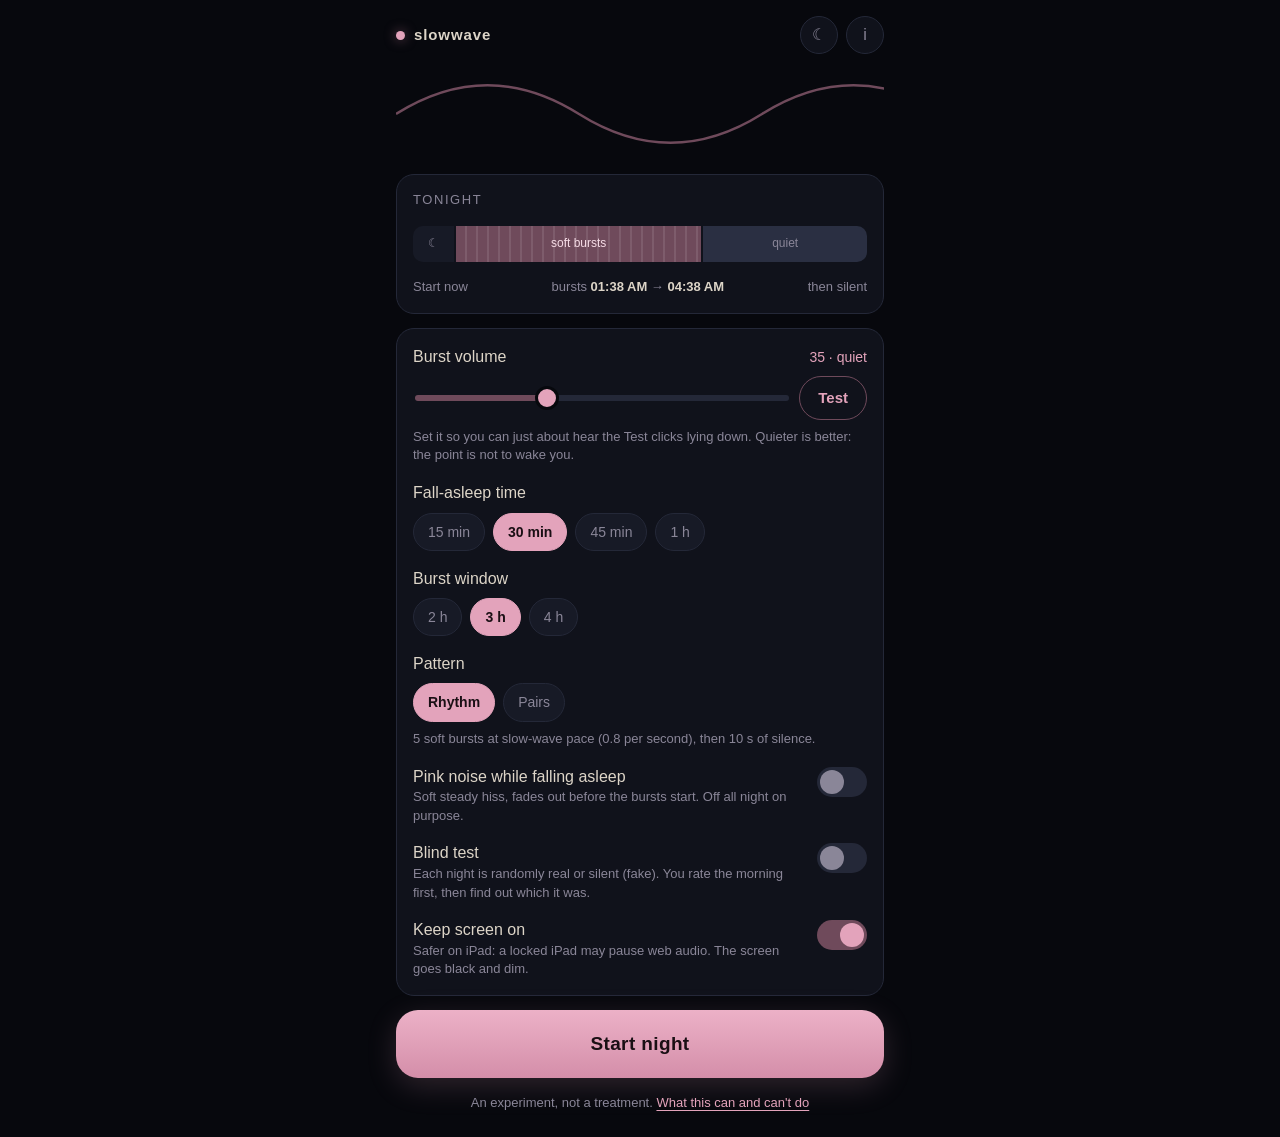
==== index.html @ 6c9d4386 "Slowwave 0.1.0: pink noise burst sleep experiment (Android + web app) Co-Authored-By: Claude Opus 5." ====
<!doctype html>
<html lang="en">
<head>
<meta charset="utf-8">
<meta name="viewport" content="width=device-width, initial-scale=1, viewport-fit=cover">
<meta name="theme-color" content="#07080d">
<meta name="color-scheme" content="dark">
<meta name="apple-mobile-web-app-capable" content="yes">
<meta name="mobile-web-app-capable" content="yes">
<meta name="apple-mobile-web-app-status-bar-style" content="black-translucent">
<meta name="apple-mobile-web-app-title" content="Slowwave">
<link rel="manifest" href="manifest.webmanifest">
<link rel="icon" href="icons/icon.svg" type="image/svg+xml">
<link rel="apple-touch-icon" href="icons/apple-touch-icon.png">
<title>Slowwave</title>
<link rel="stylesheet" href="style.css">
</head>
<body>
<div id="app">

  <!-- ===== setup screen ===== -->
  <main id="setup" class="screen">
    <header class="top">
      <div class="brand"><span class="dot"></span>slowwave</div>
      <div class="top-actions">
        <button class="icon-btn" id="btn-log" aria-label="Nights">☾</button>
        <button class="icon-btn" id="btn-about" aria-label="What this is">i</button>
      </div>
    </header>

    <section class="wave-hero" aria-hidden="true">
      <svg class="wave" viewBox="0 0 800 120" preserveAspectRatio="none">
        <path d="M0 60 C 50 10, 100 10, 150 60 S 250 110, 300 60 S 400 10, 450 60 S 550 110, 600 60 S 700 10, 750 60 S 850 110, 900 60" />
      </svg>
      <div class="pips" id="pips"></div>
    </section>

    <section id="morning" class="card morning hidden">
      <div class="card-title">Last night</div>
      <p id="morning-summary" class="muted"></p>
      <p class="q">How did you sleep?</p>
      <div class="rate" id="rate">
        <button data-r="1">1</button><button data-r="2">2</button><button data-r="3">3</button><button data-r="4">4</button><button data-r="5">5</button>
      </div>
      <input id="morning-note" class="note" maxlength="140" placeholder="Note (optional): woke up at 5, weird dreams…">
      <div class="row-end">
        <button class="link" id="morning-skip">Skip</button>
        <button class="pill" id="morning-save" disabled>Save</button>
      </div>
    </section>

    <section class="card tonight">
      <div class="card-title">Tonight</div>
      <div class="timeline" id="timeline">
        <div class="seg seg-delay" id="seg-delay"><span>☾</span></div>
        <div class="seg seg-burst" id="seg-burst"><span>soft bursts</span></div>
        <div class="seg seg-quiet"><span>quiet</span></div>
      </div>
      <div class="times" id="times"></div>
    </section>

    <section class="card">
      <div class="field">
        <div class="label-row"><label for="vol">Burst volume</label><span class="val" id="vol-val"></span></div>
        <div class="vol-row">
          <input type="range" id="vol" min="1" max="100" step="1">
          <button class="pill ghost" id="btn-test">Test</button>
        </div>
        <p class="hint">Set it so you can just about hear the Test clicks lying down. Quieter is better: the point is not to wake you.</p>
      </div>

      <div class="field">
        <div class="label-row"><span>Fall-asleep time</span></div>
        <div class="chips" data-key="delayMin">
          <button data-v="15">15 min</button><button data-v="30">30 min</button><button data-v="45">45 min</button><button data-v="60">1 h</button>
        </div>
      </div>

      <div class="field">
        <div class="label-row"><span>Burst window</span></div>
        <div class="chips" data-key="windowMin">
          <button data-v="120">2 h</button><button data-v="180">3 h</button><button data-v="240">4 h</button>
        </div>
      </div>

      <div class="field">
        <div class="label-row"><span>Pattern</span></div>
        <div class="chips" data-key="pattern">
          <button data-v="rhythm">Rhythm</button><button data-v="pairs">Pairs</button>
        </div>
        <p class="hint" id="pattern-hint"></p>
      </div>

      <div class="field toggle-row">
        <div>
          <div>Pink noise while falling asleep</div>
          <p class="hint">Soft steady hiss, fades out before the bursts start. Off all night on purpose.</p>
        </div>
        <button class="switch" id="sw-lull" role="switch" aria-checked="false"><i></i></button>
      </div>
      <div class="field lull-vol hidden" id="lull-vol-field">
        <div class="label-row"><label for="lullvol">Hiss volume</label><span class="val" id="lull-val"></span></div>
        <input type="range" id="lullvol" min="1" max="100" step="1">
      </div>

      <div class="field toggle-row">
        <div>
          <div>Blind test</div>
          <p class="hint">Each night is randomly real or silent (fake). You rate the morning first, then find out which it was.</p>
        </div>
        <button class="switch" id="sw-blind" role="switch" aria-checked="false"><i></i></button>
      </div>

      <div class="field toggle-row web-only hidden" id="screen-row">
        <div>
          <div>Keep screen on</div>
          <p class="hint">Safer on iPad: a locked iPad may pause web audio. The screen goes black and dim.</p>
        </div>
        <button class="switch" id="sw-screen" role="switch" aria-checked="false"><i></i></button>
      </div>
    </section>

    <button class="start" id="btn-start">Start night</button>
    <p class="foot">An experiment, not a treatment. <button class="link" id="btn-about2">What this can and can't do</button></p>
  </main>

  <!-- ===== night screen ===== -->
  <main id="night" class="screen night hidden">
    <div class="night-inner">
      <div class="phase" id="n-phase">Falling asleep</div>
      <div class="big" id="n-big">--</div>
      <div class="sub" id="n-sub"></div>
      <div class="bar"><div class="bar-fill" id="n-bar"></div></div>
      <div class="stats" id="n-stats"></div>
      <div class="warn hidden" id="n-warn"></div>
    </div>
    <button class="hold" id="btn-stop"><span class="hold-fill"></span><span class="hold-label">Hold to stop</span></button>
  </main>

  <!-- ===== sheets ===== -->
  <div class="scrim hidden" id="scrim"></div>

  <section class="sheet hidden" id="sheet-about" aria-label="What this is">
    <div class="grab"></div>
    <h2>What this is</h2>
    <p>In September 2026, an MIT team (Levitt, Lewis et al., <i>Science Translational Medicine</i>) played 50&nbsp;ms bursts of pink noise to 14 sleeping adults. The bursts were timed to land on the peak of each slow brain wave in deep sleep, and they made those waves, and the flow of brain fluid (CSF) that goes with them, stronger.</p>
    <h3>What this app can't do</h3>
    <p>The timing was the whole trick. They read the brain waves live with EEG and fired the sound at the right moment. A phone can't see your brain waves, so this app <b>can't hit the peaks</b>, and it can't know when you're actually in deep sleep. The researchers themselves say there's no evidence plain continuous pink noise does the same thing, and another study found all-night steady noise cut REM sleep.</p>
    <h3>What it does instead</h3>
    <ul>
      <li>Short, soft 50&nbsp;ms pink noise bursts, same sound as the study.</li>
      <li>Only in the first hours after you fall asleep, where most deep sleep usually sits.</li>
      <li><b>Rhythm</b>: groups of 5 bursts at about 0.8 per second, the pace of slow waves (older no-EEG studies used rhythms like this, with weaker, mixed results). <b>Pairs</b>: 2 bursts, then a long rest, closer to the study's sparse style.</li>
      <li>Then it goes silent and stops by itself, so the REM-heavy morning is left alone.</li>
    </ul>
    <h3>So treat it like</h3>
    <p>A fun self-experiment. Blind test mode helps you tell a real effect from a good-mood effect. If a burst ever wakes you, turn it down. Not medical advice, not a cure for anything.</p>
    <h3>Later</h3>
    <p>There's a hook for an EEG headband. With one, the app could do the real closed-loop thing.</p>
    <p class="muted small">Source: MIT News, 9 Sep 2026, "A pink noise burst may mean more restorative sleep".</p>
    <button class="pill wide" data-close>Got it</button>
  </section>

  <section class="sheet hidden" id="sheet-log" aria-label="Nights">
    <div class="grab"></div>
    <h2>Nights</h2>
    <div id="log-summary" class="muted"></div>
    <ul class="log" id="log-list"></ul>
    <button class="pill wide" data-close>Close</button>
  </section>

  <div class="toast hidden" id="toast"></div>
</div>
<script src="engine-web.js"></script>
<script src="app.js"></script>
</body>
</html>
---- style.css ----
:root {
  --bg: #07080d;
  --panel: #10121b;
  --panel-2: #171a26;
  --line: #242838;
  --text: #ddd5c8;
  --muted: #8a8698;
  --accent: #e3a3bb;
  --accent-dim: #6f4a5b;
  --accent-ink: #1a0f14;
  --quiet: #2a2f42;
  --warn: #e8b46a;
  --radius: 18px;
  --safe-top: env(safe-area-inset-top, 0px);
  --safe-bot: env(safe-area-inset-bottom, 0px);
}
* { box-sizing: border-box; -webkit-tap-highlight-color: transparent; }
html, body { margin: 0; background: var(--bg); color: var(--text); }
body {
  font: 16px/1.45 -apple-system, BlinkMacSystemFont, "Segoe UI", Roboto, "Helvetica Neue", Arial, sans-serif;
  min-height: 100vh; overscroll-behavior: none;
}
button { font: inherit; color: inherit; background: none; border: 0; cursor: pointer; }
.hidden { display: none !important; }
.muted { color: var(--muted); }
.small { font-size: 13px; }

#app { max-width: 520px; margin: 0 auto; }
.screen { padding: calc(16px + var(--safe-top)) 16px calc(24px + var(--safe-bot)); display: grid; grid-template-columns: minmax(0, 1fr); gap: 14px; }
.screen > * { min-width: 0; }

/* top bar */
.top { display: flex; align-items: center; justify-content: space-between; }
.brand { font-weight: 600; letter-spacing: .06em; font-size: 15px; display: flex; align-items: center; color: var(--text); }
.brand .dot { margin-right: 9px; }
.brand .dot { width: 9px; height: 9px; border-radius: 50%; background: var(--accent); box-shadow: 0 0 12px var(--accent-dim); }
.top-actions { display: flex; }
.top-actions > * + * { margin-left: 8px; }
.icon-btn { width: 38px; height: 38px; border-radius: 50%; background: var(--panel); border: 1px solid var(--line); font-size: 16px; color: var(--muted); }

/* hero wave */
.wave-hero { position: relative; height: 92px; overflow: hidden; border-radius: var(--radius); }
.wave { position: absolute; left: 0; top: 0; width: 200%; height: 100%; animation: drift 14s linear infinite; }
.wave path { fill: none; stroke: var(--accent-dim); stroke-width: 2.5; vector-effect: non-scaling-stroke; }
@keyframes drift { from { transform: translateX(0); } to { transform: translateX(-37.5%); } }
.pips { position: absolute; inset: 0; pointer-events: none; }
.pip { position: absolute; top: 18%; width: 6px; height: 6px; margin-left: -3px; border-radius: 50%; background: var(--accent); opacity: 0; animation: pip 1.2s ease-out forwards; }
@keyframes pip { 0% { opacity: 0; transform: scale(.4); } 15% { opacity: 1; transform: scale(1.4); } 100% { opacity: 0; transform: scale(1); } }

/* cards */
.card { background: var(--panel); border: 1px solid var(--line); border-radius: var(--radius); padding: 16px; display: grid; gap: 16px; }
.card-title { font-size: 13px; text-transform: uppercase; letter-spacing: .12em; color: var(--muted); }
.field { display: grid; gap: 8px; }
.label-row { display: flex; justify-content: space-between; align-items: baseline; }
.val { color: var(--accent); font-variant-numeric: tabular-nums; font-size: 14px; }
.hint { margin: 0; font-size: 13px; color: var(--muted); }

/* timeline */
.timeline { display: flex; height: 36px; border-radius: 10px; overflow: hidden; }
.timeline > * + * { margin-left: 2px; }
.seg { display: flex; align-items: center; justify-content: center; font-size: 12px; white-space: nowrap; overflow: hidden; min-width: 0; }
.seg span { overflow: hidden; text-overflow: ellipsis; padding: 0 6px; }
.seg-delay { background: var(--panel-2); color: var(--muted); }
.seg-burst { background: var(--accent-dim); color: #f6dce6;
  background-image: repeating-linear-gradient(90deg, transparent 0 9px, rgba(255,255,255,.10) 9px 11px); }
.seg-quiet { background: var(--quiet); color: var(--muted); flex: 1.4; }
.times { display: flex; justify-content: space-between; font-size: 13px; color: var(--muted); font-variant-numeric: tabular-nums; flex-wrap: wrap; }
.times > * { margin-right: 8px; }
.times > :last-child { margin-right: 0; }
.times b { color: var(--text); font-weight: 600; }

/* slider */
.vol-row { display: grid; grid-template-columns: minmax(0, 1fr) auto; gap: 12px; align-items: center; }
input[type=range] { -webkit-appearance: none; appearance: none; width: 100%; height: 32px; background: transparent; }
input[type=range]::-webkit-slider-runnable-track { height: 6px; border-radius: 3px; background: linear-gradient(90deg, var(--accent-dim) var(--p, 30%), var(--line) var(--p, 30%)); }
input[type=range]::-webkit-slider-thumb { -webkit-appearance: none; width: 24px; height: 24px; margin-top: -9px; border-radius: 50%; background: var(--accent); border: 3px solid var(--bg); }
input[type=range]::-moz-range-track { height: 6px; border-radius: 3px; background: var(--line); }
input[type=range]::-moz-range-progress { height: 6px; border-radius: 3px; background: var(--accent-dim); }
input[type=range]::-moz-range-thumb { width: 20px; height: 20px; border-radius: 50%; background: var(--accent); border: 3px solid var(--bg); }

/* chips */
.chips { display: flex; flex-wrap: wrap; margin-bottom: -8px; }
.chips button { margin: 0 8px 8px 0; }
.chips button { padding: 8px 14px; border-radius: 999px; background: var(--panel-2); border: 1px solid var(--line); color: var(--muted); font-size: 14px; }
.chips button.on { background: var(--accent); color: var(--accent-ink); border-color: var(--accent); font-weight: 600; }

/* switch */
.toggle-row { grid-template-columns: minmax(0, 1fr) auto; align-items: start; gap: 14px; }
.switch { width: 50px; height: 30px; border-radius: 15px; background: var(--line); position: relative; flex: none; transition: background .2s; margin-top: 2px; }
.switch i { position: absolute; top: 3px; left: 3px; width: 24px; height: 24px; border-radius: 50%; background: var(--muted); transition: transform .2s, background .2s; }
.switch[aria-checked=true] { background: var(--accent-dim); }
.switch[aria-checked=true] i { transform: translateX(20px); background: var(--accent); }

/* buttons */
.pill { padding: 10px 18px; border-radius: 999px; background: var(--accent); color: var(--accent-ink); font-weight: 600; font-size: 15px; }
.pill:disabled { opacity: .35; }
.pill.ghost { background: transparent; color: var(--accent); border: 1px solid var(--accent-dim); }
.pill.wide { width: 100%; padding: 14px; margin-top: 8px; }
.link { color: var(--accent); text-decoration: underline; text-underline-offset: 3px; font-size: inherit; padding: 0; }
.start { width: 100%; padding: 20px; border-radius: 22px; font-size: 19px; font-weight: 700; letter-spacing: .02em;
  background: linear-gradient(180deg, #ecb1c7, #d48ea9); color: var(--accent-ink); box-shadow: 0 8px 30px rgba(227,163,187,.18); }
.start:active { transform: scale(.99); }
.foot { text-align: center; font-size: 13px; color: var(--muted); margin: 2px 0 0; }

/* morning */
.morning .q { margin: 0; }
.rate { display: grid; grid-template-columns: repeat(5, minmax(0, 1fr)); gap: 8px; }
.rate button { height: 46px; border-radius: 12px; background: var(--panel-2); border: 1px solid var(--line); font-weight: 600; }
.rate button.on { background: var(--accent); color: var(--accent-ink); border-color: var(--accent); }
.note { width: 100%; background: var(--panel-2); border: 1px solid var(--line); color: var(--text); border-radius: 12px; padding: 12px; font: inherit; font-size: 15px; }
.row-end { display: flex; justify-content: flex-end; align-items: center; }
.row-end > * + * { margin-left: 18px; }
#morning-summary { margin: 0; font-size: 14px; }

/* night screen */
.night { min-height: 100vh; min-height: 100dvh; background: #000; grid-template-rows: 1fr auto; }
.night-inner { display: flex; flex-direction: column; justify-content: center; align-items: center; text-align: center; opacity: .6; }
.night-inner > * + * { margin-top: 10px; }
.phase { font-size: 14px; text-transform: uppercase; letter-spacing: .16em; color: #8d6a7a; }
.big { font-size: 64px; font-weight: 200; font-variant-numeric: tabular-nums; color: #a89c90; line-height: 1.05; }
.sub { font-size: 15px; color: #6e6878; max-width: 300px; }
.bar { width: min(280px, 80%); height: 3px; border-radius: 2px; background: #1a1c26; overflow: hidden; margin-top: 18px; }
.bar-fill { height: 100%; width: 0; background: #6f4a5b; }
.stats { font-size: 13px; color: #55505f; font-variant-numeric: tabular-nums; }
.warn { font-size: 13px; color: var(--warn); max-width: 300px; }
.hold { position: relative; overflow: hidden; width: 100%; padding: 18px; border-radius: 18px; background: #0c0d12; border: 1px solid #1a1c26; color: #6e6878; font-size: 15px; user-select: none; -webkit-user-select: none; touch-action: none; }
.hold-fill { position: absolute; inset: 0; width: 0; background: #2a1b22; }
.hold.holding .hold-fill { width: 100%; transition: width 1.2s linear; }
.hold-label { position: relative; }

/* sheets */
.scrim { position: fixed; inset: 0; background: rgba(0,0,0,.6); z-index: 10; }
.sheet { position: fixed; left: 0; right: 0; bottom: 0; z-index: 11; max-width: 520px; margin: 0 auto; max-height: 88vh; overflow-y: auto;
  background: var(--panel); border-top-left-radius: 22px; border-top-right-radius: 22px; border: 1px solid var(--line); border-bottom: 0;
  padding: 10px 20px calc(20px + var(--safe-bot)); animation: up .22s ease-out; }
@keyframes up { from { transform: translateY(40px); opacity: 0; } to { transform: none; opacity: 1; } }
.grab { width: 40px; height: 4px; border-radius: 2px; background: var(--line); margin: 4px auto 10px; }
.sheet h2 { margin: 6px 0 10px; font-size: 21px; }
.sheet h3 { margin: 18px 0 6px; font-size: 15px; color: var(--accent); }
.sheet p, .sheet li { font-size: 15px; color: #c9c1b5; }
.sheet ul { padding-left: 20px; margin: 6px 0; }
.sheet li { margin: 6px 0; }
.log { list-style: none; padding: 0; margin: 12px 0; display: grid; gap: 8px; }
.log li { background: var(--panel-2); border: 1px solid var(--line); border-radius: 12px; padding: 10px 12px; display: grid; grid-template-columns: minmax(0, 1fr) auto; gap: 2px 10px; }
.log .d { font-weight: 600; color: var(--text); }
.log .r { color: var(--accent); font-weight: 700; }
.log .m { grid-column: 1 / -1; font-size: 13px; color: var(--muted); }

.toast { position: fixed; left: 50%; bottom: calc(24px + var(--safe-bot)); transform: translateX(-50%); z-index: 20; background: var(--panel-2); border: 1px solid var(--line); padding: 10px 16px; border-radius: 12px; font-size: 14px; max-width: calc(100vw - 32px); }

@media (prefers-reduced-motion: reduce) { .wave { animation: none; } }
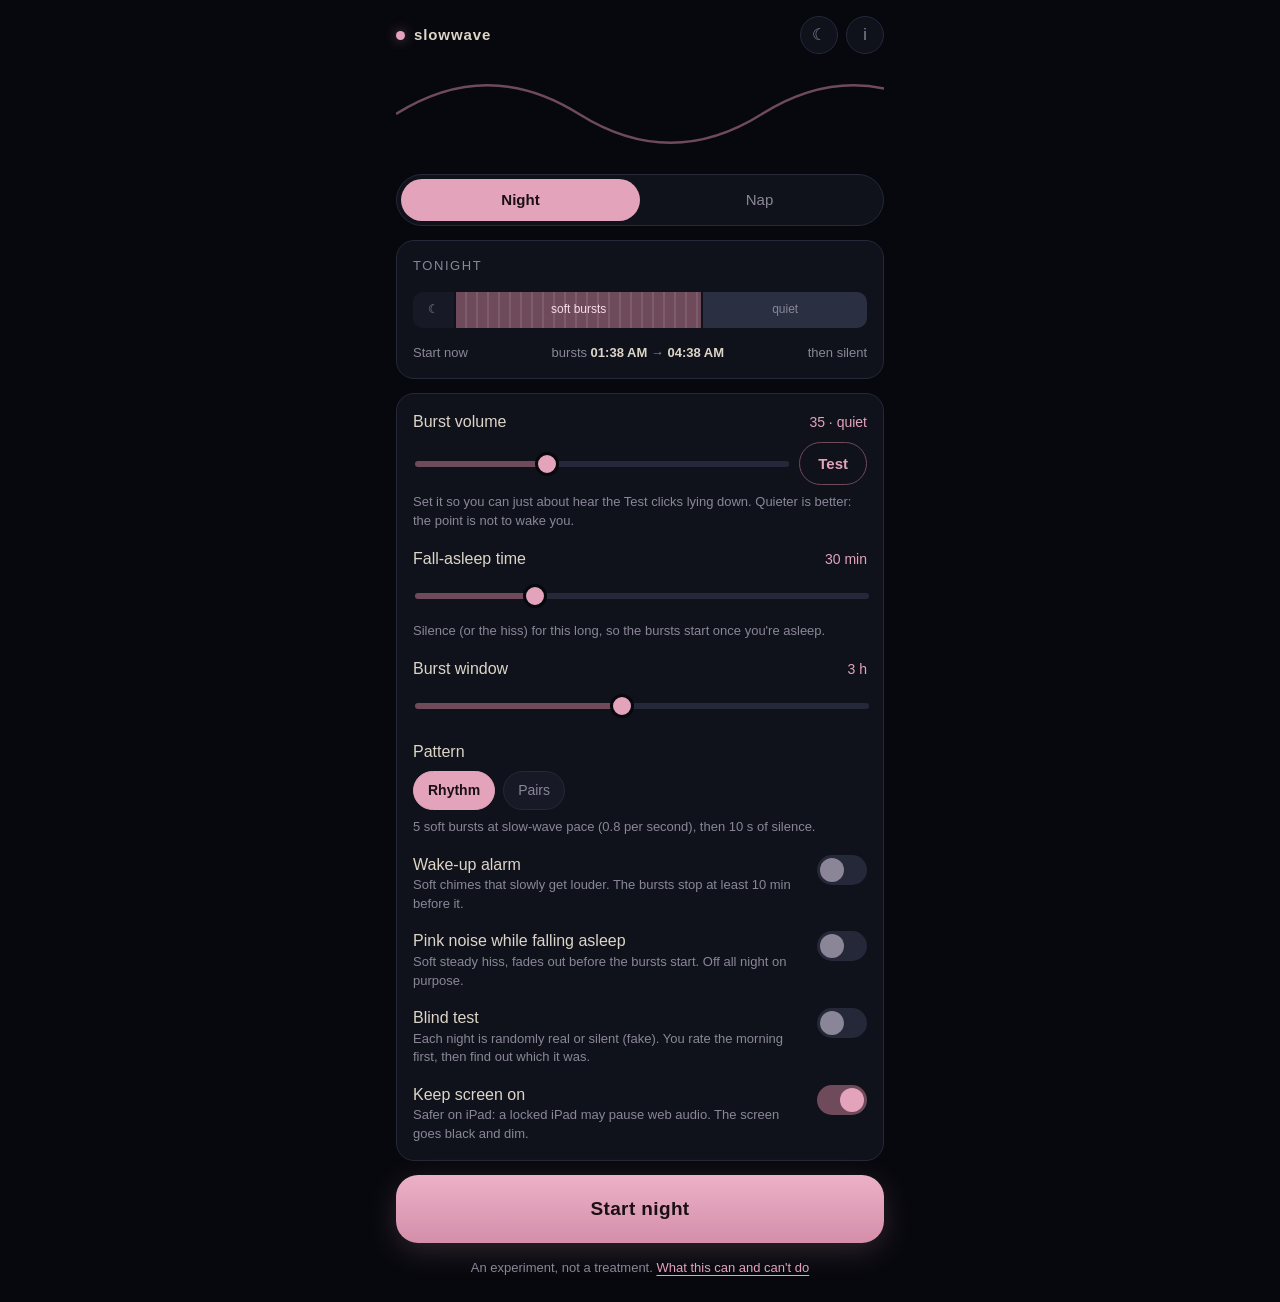
==== commit e47d16bd: "Slowwave 0.2.0: nap mode, wake-up alarms, sliders for every timer Night/Nap switch; sliders for fall" ====
--- a/index.html
+++ b/index.html
@@ -35,8 +35,12 @@
       <div class="pips" id="pips"></div>
     </section>
 
+    <div class="modes chips" data-key="session" role="tablist">
+      <button data-v="night">Night</button><button data-v="nap">Nap</button>
+    </div>
+
     <section id="morning" class="card morning hidden">
-      <div class="card-title">Last night</div>
+      <div class="card-title" id="morning-title">Last night</div>
       <p id="morning-summary" class="muted"></p>
       <p class="q">How did you sleep?</p>
       <div class="rate" id="rate">
@@ -50,11 +54,12 @@
     </section>
 
     <section class="card tonight">
-      <div class="card-title">Tonight</div>
+      <div class="card-title" id="plan-title">Tonight</div>
       <div class="timeline" id="timeline">
         <div class="seg seg-delay" id="seg-delay"><span>☾</span></div>
         <div class="seg seg-burst" id="seg-burst"><span>soft bursts</span></div>
-        <div class="seg seg-quiet"><span>quiet</span></div>
+        <div class="seg seg-quiet" id="seg-quiet"><span>quiet</span></div>
+        <div class="seg seg-wake hidden" id="seg-wake"><span>⏰</span></div>
       </div>
       <div class="times" id="times"></div>
     </section>
@@ -69,18 +74,26 @@
         <p class="hint">Set it so you can just about hear the Test clicks lying down. Quieter is better: the point is not to wake you.</p>
       </div>
 
-      <div class="field">
-        <div class="label-row"><span>Fall-asleep time</span></div>
-        <div class="chips" data-key="delayMin">
-          <button data-v="15">15 min</button><button data-v="30">30 min</button><button data-v="45">45 min</button><button data-v="60">1 h</button>
-        </div>
-      </div>
-
-      <div class="field">
-        <div class="label-row"><span>Burst window</span></div>
-        <div class="chips" data-key="windowMin">
-          <button data-v="120">2 h</button><button data-v="180">3 h</button><button data-v="240">4 h</button>
-        </div>
+      <div class="field night-only">
+        <div class="label-row"><label for="delay">Fall-asleep time</label><span class="val" data-val="delayMin"></span></div>
+        <input type="range" id="delay" class="num" data-key="delayMin" min="0" max="120" step="1">
+        <p class="hint">Silence (or the hiss) for this long, so the bursts start once you're asleep.</p>
+      </div>
+
+      <div class="field night-only">
+        <div class="label-row"><label for="window">Burst window</label><span class="val" data-val="windowMin"></span></div>
+        <input type="range" id="window" class="num" data-key="windowMin" min="30" max="360" step="5">
+      </div>
+
+      <div class="field nap-only">
+        <div class="label-row"><label for="napdelay">Fall-asleep time</label><span class="val" data-val="napDelayMin"></span></div>
+        <input type="range" id="napdelay" class="num" data-key="napDelayMin" min="0" max="45" step="1">
+      </div>
+
+      <div class="field nap-only">
+        <div class="label-row"><label for="naplen">Nap length</label><span class="val" data-val="napMin"></span></div>
+        <input type="range" id="naplen" class="num" data-key="napMin" min="10" max="180" step="1">
+        <p class="hint">How long you want to sleep once you're asleep. Bursts play during the nap and stop a few minutes before a gentle alarm wakes you.</p>
       </div>
 
       <div class="field">
@@ -91,6 +104,17 @@
         <p class="hint" id="pattern-hint"></p>
       </div>
 
+      <div class="field toggle-row night-only">
+        <div>
+          <div>Wake-up alarm</div>
+          <p class="hint">Soft chimes that slowly get louder. The bursts stop at least 10 min before it.</p>
+        </div>
+        <button class="switch" id="sw-alarm" role="switch" aria-checked="false"><i></i></button>
+      </div>
+      <div class="field night-only hidden" id="alarm-field">
+        <div class="label-row"><label for="alarm-time">Alarm time</label><input type="time" id="alarm-time" class="time"></div>
+      </div>
+
       <div class="field toggle-row">
         <div>
           <div>Pink noise while falling asleep</div>
@@ -103,7 +127,7 @@
         <input type="range" id="lullvol" min="1" max="100" step="1">
       </div>
 
-      <div class="field toggle-row">
+      <div class="field toggle-row night-only">
         <div>
           <div>Blind test</div>
           <p class="hint">Each night is randomly real or silent (fake). You rate the morning first, then find out which it was.</p>
@@ -134,7 +158,7 @@
       <div class="stats" id="n-stats"></div>
       <div class="warn hidden" id="n-warn"></div>
     </div>
-    <button class="hold" id="btn-stop"><span class="hold-fill"></span><span class="hold-label">Hold to stop</span></button>
+    <button class="hold" id="btn-stop"><span class="hold-fill"></span><span class="hold-label" id="hold-label">Hold to stop</span></button>
   </main>
 
   <!-- ===== sheets ===== -->
--- a/style.css
+++ b/style.css
@@ -84,6 +84,14 @@
 .chips button { padding: 8px 14px; border-radius: 999px; background: var(--panel-2); border: 1px solid var(--line); color: var(--muted); font-size: 14px; }
 .chips button.on { background: var(--accent); color: var(--accent-ink); border-color: var(--accent); font-weight: 600; }
 
+/* night / nap */
+.modes { display: grid; grid-template-columns: 1fr 1fr; margin: 0; padding: 4px; background: var(--panel); border: 1px solid var(--line); border-radius: 999px; }
+.modes button { margin: 0; padding: 10px 0; border: 0; background: transparent; font-size: 15px; }
+.mode-nap .night-only, body:not(.mode-nap) .nap-only { display: none !important; }
+.seg-wake { background: var(--warn); color: var(--accent-ink); flex: none; width: 30px; }
+.seg-wake span { padding: 0; }
+.time { background: var(--panel-2); border: 1px solid var(--line); color: var(--text); border-radius: 10px; padding: 8px 10px; font: inherit; font-size: 17px; color-scheme: dark; }
+
 /* switch */
 .toggle-row { grid-template-columns: minmax(0, 1fr) auto; align-items: start; gap: 14px; }
 .switch { width: 50px; height: 30px; border-radius: 15px; background: var(--line); position: relative; flex: none; transition: background .2s; margin-top: 2px; }
@@ -128,6 +136,13 @@
 .hold.holding .hold-fill { width: 100%; transition: width 1.2s linear; }
 .hold-label { position: relative; }
 
+/* alarm ringing */
+.night.waking .night-inner { opacity: 1; }
+.night.waking .phase { color: var(--warn); }
+.night.waking .big { color: var(--text); }
+.night.waking .hold { background: var(--accent-dim); color: #f6dce6; border-color: var(--accent); }
+.night.waking .hold-fill { background: var(--accent); }
+
 /* sheets */
 .scrim { position: fixed; inset: 0; background: rgba(0,0,0,.6); z-index: 10; }
 .sheet { position: fixed; left: 0; right: 0; bottom: 0; z-index: 11; max-width: 520px; margin: 0 auto; max-height: 88vh; overflow-y: auto;
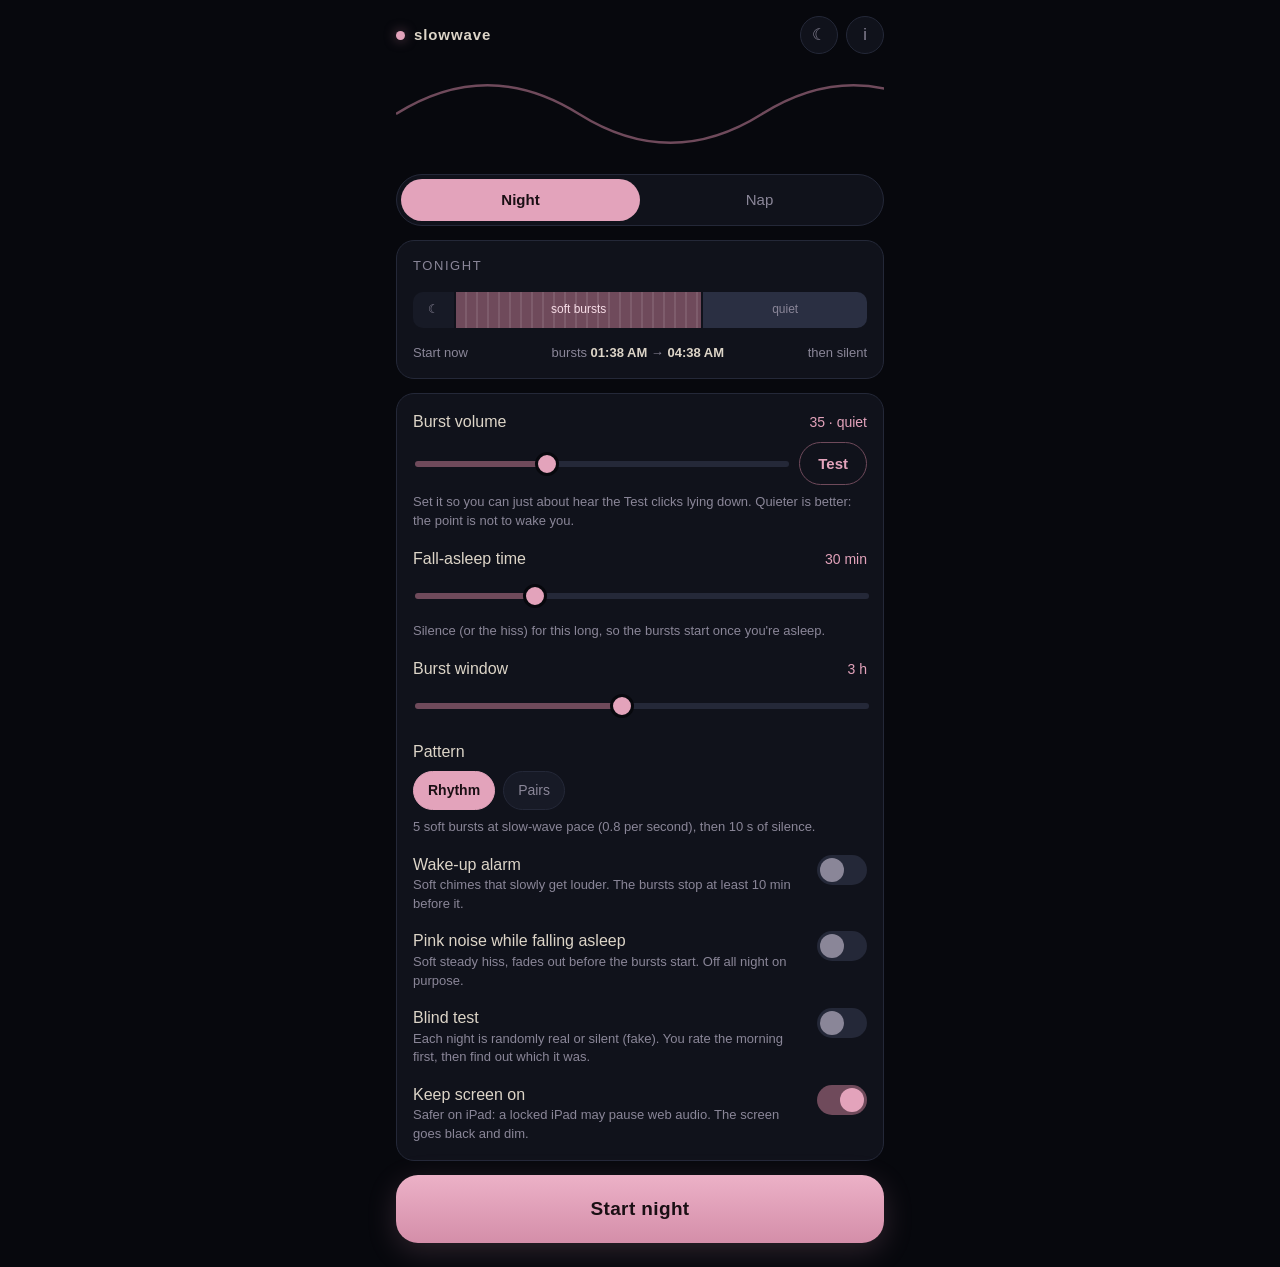
==== commit 2124bf00: "0.2.1: info page explains how it works; drop the can/can't footer Co-Authored-By: Claude Opus 5.5 <n" ====
--- a/index.html
+++ b/index.html
@@ -24,7 +24,7 @@
       <div class="brand"><span class="dot"></span>slowwave</div>
       <div class="top-actions">
         <button class="icon-btn" id="btn-log" aria-label="Nights">☾</button>
-        <button class="icon-btn" id="btn-about" aria-label="What this is">i</button>
+        <button class="icon-btn" id="btn-about" aria-label="How it works">i</button>
       </div>
     </header>
 
@@ -145,7 +145,6 @@
     </section>
 
     <button class="start" id="btn-start">Start night</button>
-    <p class="foot">An experiment, not a treatment. <button class="link" id="btn-about2">What this can and can't do</button></p>
   </main>
 
   <!-- ===== night screen ===== -->
@@ -164,23 +163,25 @@
   <!-- ===== sheets ===== -->
   <div class="scrim hidden" id="scrim"></div>
 
-  <section class="sheet hidden" id="sheet-about" aria-label="What this is">
+  <section class="sheet hidden" id="sheet-about" aria-label="How it works">
     <div class="grab"></div>
-    <h2>What this is</h2>
-    <p>In September 2026, an MIT team (Levitt, Lewis et al., <i>Science Translational Medicine</i>) played 50&nbsp;ms bursts of pink noise to 14 sleeping adults. The bursts were timed to land on the peak of each slow brain wave in deep sleep, and they made those waves, and the flow of brain fluid (CSF) that goes with them, stronger.</p>
-    <h3>What this app can't do</h3>
-    <p>The timing was the whole trick. They read the brain waves live with EEG and fired the sound at the right moment. A phone can't see your brain waves, so this app <b>can't hit the peaks</b>, and it can't know when you're actually in deep sleep. The researchers themselves say there's no evidence plain continuous pink noise does the same thing, and another study found all-night steady noise cut REM sleep.</p>
-    <h3>What it does instead</h3>
+    <h2>How it works</h2>
+    <p>In deep sleep your brain makes big, slow waves, about one a second, and each one comes with a pulse of brain fluid (CSF) washing through. In September 2026 an MIT team (Levitt, Lewis et al., <i>Science Translational Medicine</i>) played 50&nbsp;ms bursts of pink noise to sleeping people, and the bursts made those slow waves, and the fluid flow that follows them, stronger.</p>
+    <h3>What Slowwave plays</h3>
     <ul>
-      <li>Short, soft 50&nbsp;ms pink noise bursts, same sound as the study.</li>
-      <li>Only in the first hours after you fall asleep, where most deep sleep usually sits.</li>
-      <li><b>Rhythm</b>: groups of 5 bursts at about 0.8 per second, the pace of slow waves (older no-EEG studies used rhythms like this, with weaker, mixed results). <b>Pairs</b>: 2 bursts, then a long rest, closer to the study's sparse style.</li>
-      <li>Then it goes silent and stops by itself, so the REM-heavy morning is left alone.</li>
+      <li>The same sound: short, soft 50&nbsp;ms bursts of pink noise.</li>
+      <li>Only after you've fallen asleep, in the first hours of the night, when most deep sleep happens.</li>
+      <li><b>Rhythm</b>: groups of 5 bursts at slow-wave pace (about 0.8 per second). <b>Pairs</b>: 2 bursts, then a long rest.</li>
+      <li>Then silence for the rest of the night, so the dream-heavy morning sleep is left alone.</li>
+      <li><b>Nap</b>: the same in short, with a gentle alarm at the end.</li>
     </ul>
-    <h3>So treat it like</h3>
-    <p>A fun self-experiment. Blind test mode helps you tell a real effect from a good-mood effect. If a burst ever wakes you, turn it down. Not medical advice, not a cure for anything.</p>
+    <h3>Getting the most out of it</h3>
+    <ul>
+      <li>Keep the bursts quiet: just loud enough to hear while you lie awake. If one ever wakes you, turn it down.</li>
+      <li>Rate your mornings. With <b>Blind test</b> on, some nights are silent and you only find out after rating, so you can see what the bursts really do for you.</li>
+    </ul>
     <h3>Later</h3>
-    <p>There's a hook for an EEG headband. With one, the app could do the real closed-loop thing.</p>
+    <p>There's a hook for an EEG headband, which could fire each burst right on the peak of a slow wave, like in the study.</p>
     <p class="muted small">Source: MIT News, 9 Sep 2026, "A pink noise burst may mean more restorative sleep".</p>
     <button class="pill wide" data-close>Got it</button>
   </section>
